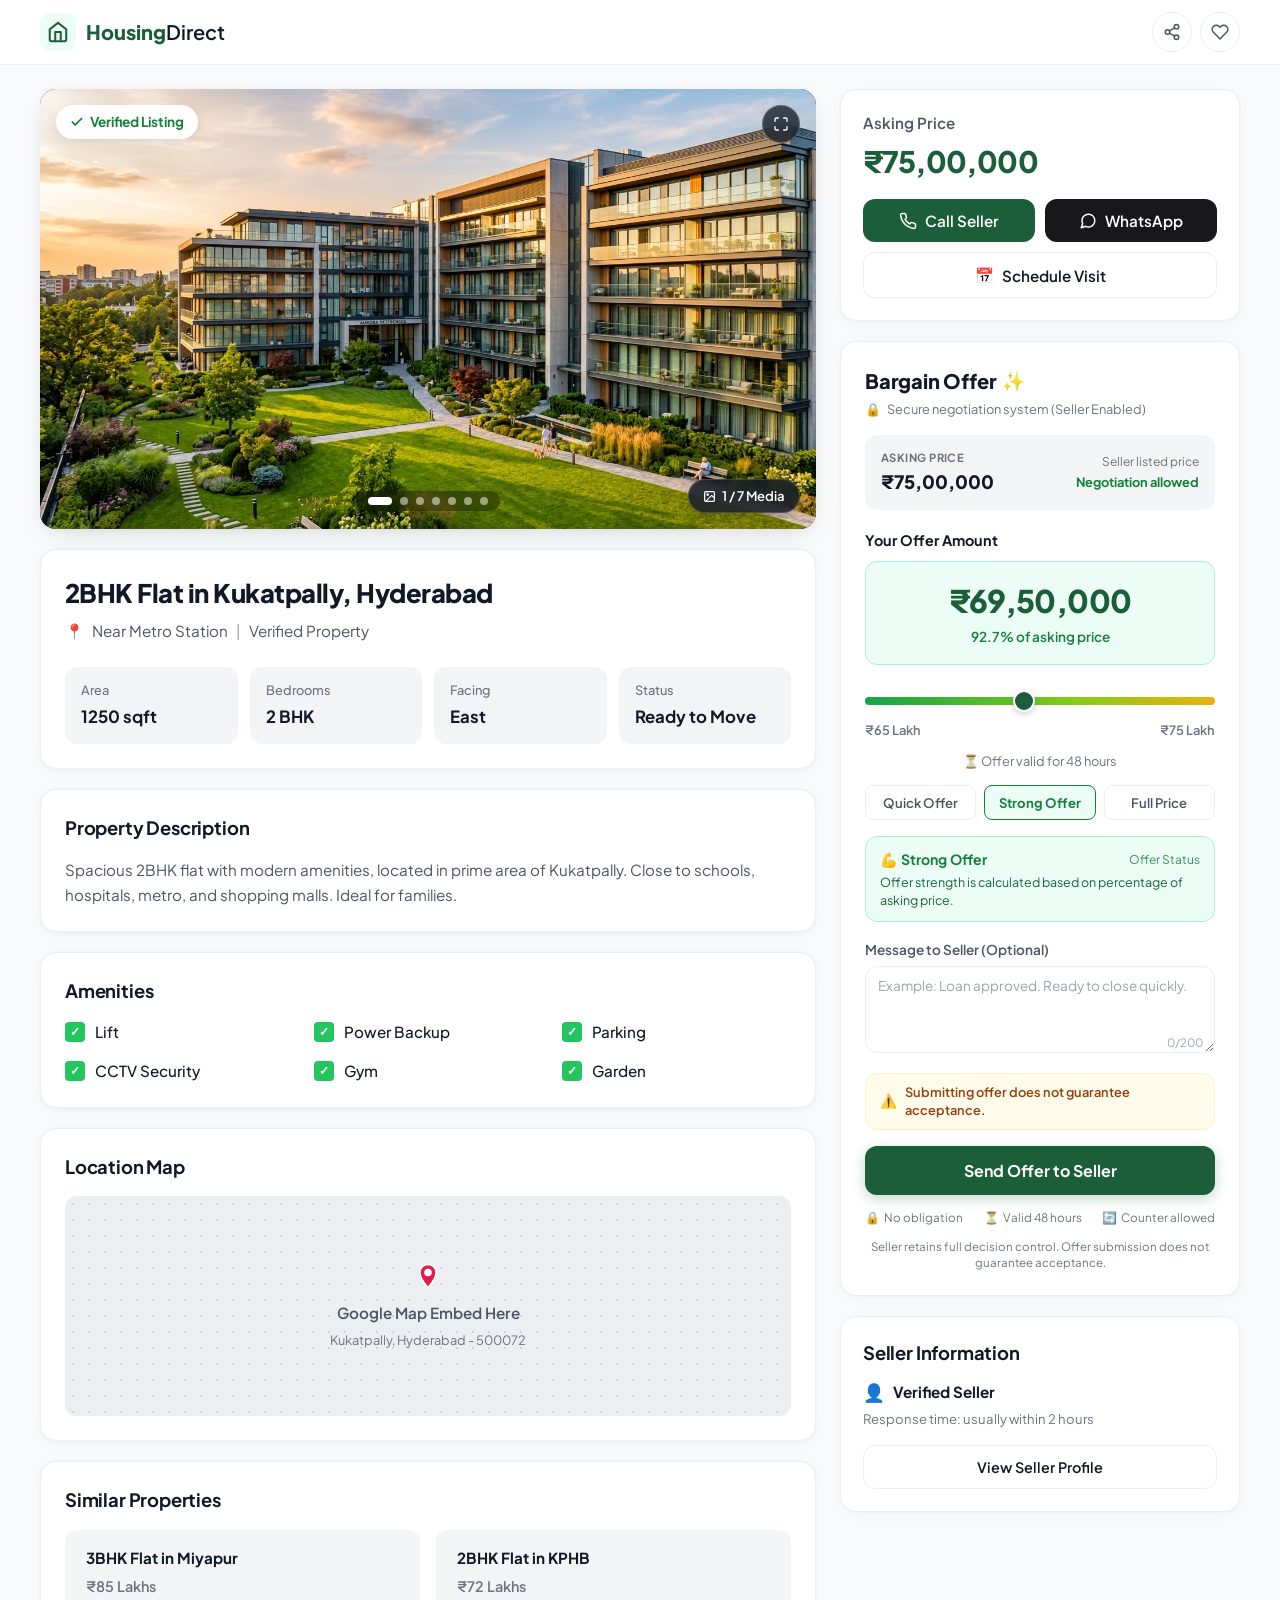
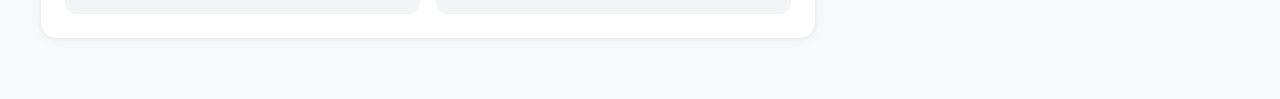
==== cmn-housing/index.html @ b9aedec3 "fix: remove slideshow play button for preview gallery" ====
<!DOCTYPE html>
<html lang="en">
<head>
  <meta charset="UTF-8">
  <meta name="viewport" content="width=device-width, initial-scale=1.0">
  <title>2BHK Flat in Kukatpally, Hyderabad | Property Details & Bargain Offer</title>
  <meta name="description" content="Spacious 2BHK flat with modern amenities in Kukatpally, Hyderabad. Negotiate directly with the seller using our secure bargain offer system.">
  
  <!-- Google Fonts -->
  <link rel="preconnect" href="https://fonts.googleapis.com">
  <link rel="preconnect" href="https://fonts.gstatic.com" crossorigin>
  <link href="https://fonts.googleapis.com/css2?family=Plus+Jakarta+Sans:wght@400;500;600;700;800&display=swap" rel="stylesheet">
  
  <!-- Main Stylesheet -->
  <link rel="stylesheet" href="styles.css">
</head>
<body>

  <!-- Navigation Bar -->
  <header class="navbar">
    <div class="nav-container">
      <div class="nav-brand">
        <div class="logo-icon">
          <svg width="22" height="22" viewBox="0 0 24 24" fill="none" stroke="currentColor" stroke-width="2.2" stroke-linecap="round" stroke-linejoin="round">
            <path d="M3 9l9-7 9 7v11a2 2 0 0 1-2 2H5a2 2 0 0 1-2-2z"></path>
            <polyline points="9 22 9 12 15 12 15 22"></polyline>
          </svg>
        </div>
        <span class="brand-text">Housing<span>Direct</span></span>
      </div>
      <div class="nav-actions">
        <button class="nav-btn-icon" aria-label="Share property">
          <svg width="18" height="18" viewBox="0 0 24 24" fill="none" stroke="currentColor" stroke-width="2" stroke-linecap="round" stroke-linejoin="round">
            <circle cx="18" cy="5" r="3"></circle>
            <circle cx="6" cy="12" r="3"></circle>
            <circle cx="18" cy="19" r="3"></circle>
            <line x1="8.59" y1="13.51" x2="15.42" y2="17.49"></line>
            <line x1="15.41" y1="6.51" x2="8.59" y2="10.49"></line>
          </svg>
        </button>
        <button class="nav-btn-icon" aria-label="Save to favorites">
          <svg width="18" height="18" viewBox="0 0 24 24" fill="none" stroke="currentColor" stroke-width="2" stroke-linecap="round" stroke-linejoin="round">
            <path d="M20.84 4.61a5.5 5.5 0 0 0-7.78 0L12 5.67l-1.06-1.06a5.5 5.5 0 0 0-7.78 7.78l1.06 1.06L12 21.23l7.78-7.78 1.06-1.06a5.5 5.5 0 0 0 0-7.78z"></path>
          </svg>
        </button>
      </div>
    </div>
  </header>

  <!-- Main Container -->
  <main class="page-container">
    <div class="property-grid">
      
      <!-- LEFT COLUMN: Property Photos & Details -->
      <section class="left-column">
        
        <!-- Hero Media Slider Card (Photos, HTML5 Video & YouTube) -->
        <div class="hero-image-slider-wrapper">
          <div class="hero-image-card" id="propertyImageSlider" aria-roledescription="carousel">
            <!-- Slides Track -->
            <div class="slider-track" id="sliderTrack">
              <!-- Slide 1: Image -->
              <div class="slider-slide active" data-index="0" data-type="image">
                <img src="images/property.jpg" alt="Living Room & Hall View - 2BHK Flat Kukatpally" class="property-image">
              </div>
              <!-- Slide 2: Image -->
              <div class="slider-slide" data-index="1" data-type="image">
                <img src="images/living_room.jpg" alt="Entertainment Lounge - 2BHK Flat Kukatpally" class="property-image">
              </div>
              <!-- Slide 3: Image -->
              <div class="slider-slide" data-index="2" data-type="image">
                <img src="images/master_bedroom.jpg" alt="Master Bedroom - 2BHK Flat Kukatpally" class="property-image">
              </div>
              <!-- Slide 4: Image -->
              <div class="slider-slide" data-index="3" data-type="image">
                <img src="images/building_exterior.jpg" alt="Building Facade & Gated Entrance - Kukatpally" class="property-image">
              </div>
              <!-- Slide 5: Image -->
              <div class="slider-slide" data-index="4" data-type="image">
                <img src="images/balcony_view.jpg" alt="Balcony Sunset View - 2BHK Flat Kukatpally" class="property-image">
              </div>
              <!-- Slide 6: HTML5 Video Tour -->
              <div class="slider-slide" data-index="5" data-type="html_video">
                <div class="inline-video-preview">
                  <img src="images/property.jpg" alt="HTML5 Video Tour" class="property-image video-poster">
                  <div class="video-play-overlay">
                    <div class="play-pulse-btn">
                      <svg width="28" height="28" viewBox="0 0 24 24" fill="#ffffff">
                        <polygon points="5 3 19 12 5 21 5 3"></polygon>
                      </svg>
                    </div>
                    <span class="video-play-text">Play HTML5 Video Tour</span>
                  </div>
                </div>
              </div>
              <!-- Slide 7: YouTube Video Tour -->
              <div class="slider-slide" data-index="6" data-type="youtube">
                <div class="inline-video-preview">
                  <img src="images/balcony_view.jpg" alt="YouTube Drone Tour" class="property-image video-poster">
                  <div class="video-play-overlay">
                    <div class="play-pulse-btn youtube-btn">
                      <svg width="28" height="28" viewBox="0 0 24 24" fill="#ffffff">
                        <polygon points="5 3 19 12 5 21 5 3"></polygon>
                      </svg>
                    </div>
                    <span class="video-play-text">Watch YouTube Video Tour</span>
                  </div>
                </div>
              </div>
            </div>

            <!-- Top Left Verified Badge -->
            <div class="hero-badge-top-left">
              <svg width="14" height="14" viewBox="0 0 24 24" fill="none" stroke="currentColor" stroke-width="3" stroke-linecap="round" stroke-linejoin="round">
                <polyline points="20 6 9 17 4 12"></polyline>
              </svg>
              <span>Verified Listing</span>
            </div>

            <!-- Top Right Action Badges (Open Preview Modal) -->
            <div class="hero-badges-top-right">
              <button class="slider-btn-action" id="btnFullscreen" title="Open Full Preview Gallery" aria-label="Open Fullscreen Gallery">
                <svg width="16" height="16" viewBox="0 0 24 24" fill="none" stroke="currentColor" stroke-width="2" stroke-linecap="round" stroke-linejoin="round">
                  <path d="M8 3H5a2 2 0 0 0-2 2v3m18 0V5a2 2 0 0 0-2-2h-3m0 18h3a2 2 0 0 0 2-2v-3M3 16v3a2 2 0 0 0 2 2h3"></path>
                </svg>
              </button>
            </div>

            <!-- Slider Navigation Arrows -->
            <button class="slider-nav-btn prev" id="sliderPrevBtn" aria-label="Previous Slide">
              <svg width="20" height="20" viewBox="0 0 24 24" fill="none" stroke="currentColor" stroke-width="2.5" stroke-linecap="round" stroke-linejoin="round">
                <polyline points="15 18 9 12 15 6"></polyline>
              </svg>
            </button>
            <button class="slider-nav-btn next" id="sliderNextBtn" aria-label="Next Slide">
              <svg width="20" height="20" viewBox="0 0 24 24" fill="none" stroke="currentColor" stroke-width="2.5" stroke-linecap="round" stroke-linejoin="round">
                <polyline points="9 18 15 12 9 6"></polyline>
              </svg>
            </button>

            <!-- Bottom Counter Badge -->
            <div class="hero-badge-bottom-right" id="sliderCounterBadge">
              <svg width="13" height="13" viewBox="0 0 24 24" fill="none" stroke="currentColor" stroke-width="2.2" stroke-linecap="round" stroke-linejoin="round">
                <rect x="3" y="3" width="18" height="18" rx="2" ry="2"></rect>
                <circle cx="8.5" cy="8.5" r="1.5"></circle>
                <polyline points="21 15 16 10 5 21"></polyline>
              </svg>
              <span id="sliderPhotoCount">1 / 7 Media</span>
            </div>

            <!-- Dot Indicators -->
            <div class="slider-dots" id="sliderDots">
              <button class="slider-dot active" data-index="0" aria-label="Go to slide 1"></button>
              <button class="slider-dot" data-index="1" aria-label="Go to slide 2"></button>
              <button class="slider-dot" data-index="2" aria-label="Go to slide 3"></button>
              <button class="slider-dot" data-index="3" aria-label="Go to slide 4"></button>
              <button class="slider-dot" data-index="4" aria-label="Go to slide 5"></button>
              <button class="slider-dot" data-index="5" aria-label="Go to slide 6 (HTML5 Video)"></button>
              <button class="slider-dot" data-index="6" aria-label="Go to slide 7 (YouTube Video)"></button>
            </div>
          </div>
        </div>

        <!-- Full CMN Housing Media Preview Modal (Exact match to screenshot) -->
        <div class="cmn-gallery-modal" id="cmnGalleryModal" aria-hidden="true">
          <div class="cmn-modal-backdrop" id="modalBackdrop"></div>
          
          <!-- Top Header Bar (Counter & Action Toolbar) -->
          <div class="cmn-modal-header">
            <div class="cmn-modal-counter" id="cmnModalCounter">1 / 7</div>
            
            <div class="cmn-modal-toolbar">
              <!-- Zoom Button -->
              <button class="cmn-tool-btn" id="modalBtnZoom" title="Zoom in / out" aria-label="Zoom">
                <svg width="20" height="20" viewBox="0 0 24 24" fill="none" stroke="currentColor" stroke-width="2" stroke-linecap="round" stroke-linejoin="round">
                  <circle cx="11" cy="11" r="8"></circle>
                  <line x1="21" y1="21" x2="16.65" y2="16.65"></line>
                  <line x1="11" y1="8" x2="11" y2="14"></line>
                  <line x1="8" y1="11" x2="14" y2="11"></line>
                </svg>
              </button>


              <!-- Fullscreen Window Button -->
              <button class="cmn-tool-btn" id="modalBtnFullscreenWindow" title="Toggle Fullscreen Window" aria-label="Fullscreen">
                <svg width="20" height="20" viewBox="0 0 24 24" fill="none" stroke="currentColor" stroke-width="2" stroke-linecap="round" stroke-linejoin="round">
                  <path d="M8 3H5a2 2 0 0 0-2 2v3m18 0V5a2 2 0 0 0-2-2h-3m0 18h3a2 2 0 0 0 2-2v-3M3 16v3a2 2 0 0 0 2 2h3"></path>
                </svg>
              </button>

              <!-- Close Button -->
              <button class="cmn-tool-btn close-btn" id="cmnModalCloseBtn" title="Close Preview (Esc)" aria-label="Close">
                <svg width="22" height="22" viewBox="0 0 24 24" fill="none" stroke="currentColor" stroke-width="2.2" stroke-linecap="round" stroke-linejoin="round">
                  <line x1="18" y1="6" x2="6" y2="18"></line>
                  <line x1="6" y1="6" x2="18" y2="18"></line>
                </svg>
              </button>
            </div>
          </div>

          <!-- Left / Right Navigation Chevrons -->
          <button class="cmn-modal-nav-arrow prev" id="cmnModalArrowPrev" aria-label="Previous Slide">
            <svg width="28" height="28" viewBox="0 0 24 24" fill="none" stroke="currentColor" stroke-width="2.2" stroke-linecap="round" stroke-linejoin="round">
              <polyline points="15 18 9 12 15 6"></polyline>
            </svg>
          </button>
          <button class="cmn-modal-nav-arrow next" id="cmnModalArrowNext" aria-label="Next Slide">
            <svg width="28" height="28" viewBox="0 0 24 24" fill="none" stroke="currentColor" stroke-width="2.2" stroke-linecap="round" stroke-linejoin="round">
              <polyline points="9 18 15 12 9 6"></polyline>
            </svg>
          </button>

          <!-- Main Stage Image Viewer -->
          <div class="cmn-modal-stage" id="cmnModalStage">
            <div class="cmn-stage-img-wrapper" id="cmnStageImgWrapper">
              <img src="images/property.jpg" alt="Preview Image" class="cmn-stage-img" id="cmnStageImg">
            </div>
          </div>
        </div>

        <!-- Property Title & Key Specs Card -->
        <article class="card property-header-card">
          <h1 class="property-title">2BHK Flat in Kukatpally, Hyderabad</h1>
          <div class="property-subtitle">
            <span class="location-pin">📍</span>
            <span>Near Metro Station</span>
            <span class="divider">|</span>
            <span>Verified Property</span>
          </div>

          <!-- Key Specifications Grid -->
          <div class="specs-grid">
            <div class="spec-item">
              <span class="spec-label">Area</span>
              <span class="spec-value">1250 sqft</span>
            </div>
            <div class="spec-item">
              <span class="spec-label">Bedrooms</span>
              <span class="spec-value">2 BHK</span>
            </div>
            <div class="spec-item">
              <span class="spec-label">Facing</span>
              <span class="spec-value">East</span>
            </div>
            <div class="spec-item">
              <span class="spec-label">Status</span>
              <span class="spec-value">Ready to Move</span>
            </div>
          </div>
        </article>

        <!-- Property Description Card -->
        <article class="card">
          <h2 class="section-title">Property Description</h2>
          <p class="description-text">
            Spacious 2BHK flat with modern amenities, located in prime area of Kukatpally. Close to schools, hospitals, metro, and shopping malls. Ideal for families.
          </p>
        </article>

        <!-- Amenities Card -->
        <article class="card">
          <h2 class="section-title">Amenities</h2>
          <div class="amenities-grid">
            <div class="amenity-item">
              <span class="checkbox-icon">✓</span>
              <span class="amenity-name">Lift</span>
            </div>
            <div class="amenity-item">
              <span class="checkbox-icon">✓</span>
              <span class="amenity-name">Power Backup</span>
            </div>
            <div class="amenity-item">
              <span class="checkbox-icon">✓</span>
              <span class="amenity-name">Parking</span>
            </div>
            <div class="amenity-item">
              <span class="checkbox-icon">✓</span>
              <span class="amenity-name">CCTV Security</span>
            </div>
            <div class="amenity-item">
              <span class="checkbox-icon">✓</span>
              <span class="amenity-name">Gym</span>
            </div>
            <div class="amenity-item">
              <span class="checkbox-icon">✓</span>
              <span class="amenity-name">Garden</span>
            </div>
          </div>
        </article>

        <!-- Location Map Card -->
        <article class="card">
          <h2 class="section-title">Location Map</h2>
          <div class="map-placeholder" id="mapPlaceholder">
            <div class="map-inner">
              <div class="map-pin-pulse">
                <svg width="28" height="28" viewBox="0 0 24 24" fill="#e11d48" stroke="#ffffff" stroke-width="1.5">
                  <path d="M12 2C8.13 2 5 5.13 5 9c0 5.25 7 13 7 13s7-7.75 7-13c0-3.87-3.13-7-7-7z"></path>
                  <circle cx="12" cy="9" r="2.5" fill="#ffffff"></circle>
                </svg>
              </div>
              <span class="map-text">Google Map Embed Here</span>
              <span class="map-subtext">Kukatpally, Hyderabad - 500072</span>
            </div>
          </div>
        </article>

        <!-- Similar Properties Card -->
        <article class="card">
          <h2 class="section-title">Similar Properties</h2>
          <div class="similar-properties-grid">
            <div class="similar-card">
              <h3 class="similar-title">3BHK Flat in Miyapur</h3>
              <div class="similar-price">₹85 Lakhs</div>
            </div>
            <div class="similar-card">
              <h3 class="similar-title">2BHK Flat in KPHB</h3>
              <div class="similar-price">₹72 Lakhs</div>
            </div>
          </div>
        </article>

      </section>

      <!-- RIGHT COLUMN: Actions & Bargain Offer Widget -->
      <aside class="right-column">
        
        <!-- Top Price & Direct Actions Card -->
        <div class="card price-action-card">
          <span class="asking-price-label">Asking Price</span>
          <div class="asking-price-highlight">₹75,00,000</div>
          
          <div class="action-btn-row">
            <button class="btn btn-call" id="btnCallSeller">
              <svg width="18" height="18" viewBox="0 0 24 24" fill="none" stroke="currentColor" stroke-width="2" stroke-linecap="round" stroke-linejoin="round">
                <path d="M22 16.92v3a2 2 0 0 1-2.18 2 19.79 19.79 0 0 1-8.63-3.07 19.5 19.5 0 0 1-6-6 19.79 19.79 0 0 1-3.07-8.67A2 2 0 0 1 4.11 2h3a2 2 0 0 1 2 1.72 12.84 12.84 0 0 0 .7 2.81 2 2 0 0 1-.45 2.11L8.09 9.91a16 16 0 0 0 6 6l1.27-1.27a2 2 0 0 1 2.11-.45 12.84 12.84 0 0 0 2.81.7A2 2 0 0 1 22 16.92z"></path>
              </svg>
              <span>Call Seller</span>
            </button>
            <button class="btn btn-whatsapp" id="btnWhatsapp">
              <svg width="18" height="18" viewBox="0 0 24 24" fill="none" stroke="currentColor" stroke-width="2" stroke-linecap="round" stroke-linejoin="round">
                <path d="M21 11.5a8.38 8.38 0 0 1-.9 3.8 8.5 8.5 0 0 1-7.6 4.7 8.38 8.38 0 0 1-3.8-.9L3 21l1.9-5.7a8.38 8.38 0 0 1-.9-3.8 8.5 8.5 0 0 1 4.7-7.6 8.38 8.38 0 0 1 3.8-.9h.5a8.48 8.48 0 0 1 8 8v.5z"></path>
              </svg>
              <span>WhatsApp</span>
            </button>
          </div>

          <button class="btn btn-schedule" id="btnSchedule">
            <span class="btn-icon">📅</span>
            <span>Schedule Visit</span>
          </button>
        </div>

        <!-- Bargain Offer Interactive Card -->
        <div class="card bargain-card">
          <div class="bargain-header">
            <div class="bargain-title-row">
              <h2 class="bargain-title">Bargain Offer</h2>
              <span class="sparkle-icon">✨</span>
            </div>
            <div class="bargain-subtitle">
              <span class="lock-icon">🔒</span>
              <span>Secure negotiation system (Seller Enabled)</span>
            </div>
          </div>

          <!-- Asking Price Overview Box -->
          <div class="asking-info-box">
            <div class="asking-left">
              <div class="small-caps-label">ASKING PRICE</div>
              <div class="asking-value">₹75,00,000</div>
            </div>
            <div class="asking-right">
              <div class="seller-listed-text">Seller listed price</div>
              <div class="negotiation-text">Negotiation allowed</div>
            </div>
          </div>

          <!-- Dynamic Offer Amount Box -->
          <div class="offer-amount-section">
            <label class="offer-amount-label">Your Offer Amount</label>
            <div class="offer-display-card">
              <div class="offer-price-val" id="offerPriceDisplay">₹69,50,000</div>
              <div class="offer-percentage-subtext" id="offerPercentageDisplay">92.7% of asking price</div>
            </div>

            <!-- Slider Range Container -->
            <div class="slider-container">
              <div class="slider-track-wrap">
                <input 
                  type="range" 
                  min="6500000" 
                  max="7500000" 
                  step="25000" 
                  value="6950000" 
                  class="offer-slider" 
                  id="offerRangeSlider"
                  aria-label="Offer Amount Slider"
                >
              </div>
              <div class="slider-limits">
                <span>₹65 Lakh</span>
                <span>₹75 Lakh</span>
              </div>
            </div>

            <!-- Validity text -->
            <div class="validity-indicator">
              <span>⏳ Offer valid for 48 hours</span>
            </div>

            <!-- Quick Preset Offer Buttons -->
            <div class="preset-buttons-row">
              <button type="button" class="btn-preset" data-amount="6750000" id="btnQuickOffer">Quick Offer</button>
              <button type="button" class="btn-preset active" data-amount="6950000" id="btnStrongOffer">Strong Offer</button>
              <button type="button" class="btn-preset" data-amount="7500000" id="btnFullPrice">Full Price</button>
            </div>

            <!-- Offer Strength Alert Banner -->
            <div class="strength-alert-banner" id="strengthBanner">
              <div class="strength-header">
                <span class="strength-title" id="strengthTitle">💪 Strong Offer</span>
                <span class="strength-status-badge">Offer Status</span>
              </div>
              <p class="strength-description">
                Offer strength is calculated based on percentage of asking price.
              </p>
            </div>

            <!-- Message to Seller -->
            <div class="message-section">
              <label for="sellerMessage" class="message-label">Message to Seller (Optional)</label>
              <div class="textarea-wrapper">
                <textarea 
                  id="sellerMessage" 
                  maxlength="200" 
                  placeholder="Example: Loan approved. Ready to close quickly."
                  rows="3"
                ></textarea>
                <div class="char-counter" id="charCounter">0/200</div>
              </div>
            </div>

            <!-- Disclaimer warning box -->
            <div class="warning-alert-box">
              <span class="warning-icon">⚠️</span>
              <span class="warning-text">Submitting offer does not guarantee acceptance.</span>
            </div>

            <!-- Submit Button -->
            <button type="button" class="btn-submit-offer" id="btnSendOffer">
              <span>Send Offer to Seller</span>
            </button>

            <!-- Trust Features Row -->
            <div class="trust-features-row">
              <div class="trust-item">
                <span class="trust-icon">🔒</span>
                <span>No obligation</span>
              </div>
              <div class="trust-item">
                <span class="trust-icon">⏳</span>
                <span>Valid 48 hours</span>
              </div>
              <div class="trust-item">
                <span class="trust-icon">🔄</span>
                <span>Counter allowed</span>
              </div>
            </div>

            <!-- Fineprint Disclaimer -->
            <p class="bargain-disclaimer">
              Seller retains full decision control. Offer submission does not guarantee acceptance.
            </p>
          </div>
        </div>

        <!-- Seller Information Card -->
        <div class="card seller-card">
          <h2 class="section-title seller-title">Seller Information</h2>
          <div class="seller-badge-row">
            <span class="seller-icon">👤</span>
            <span class="seller-name">Verified Seller</span>
          </div>
          <div class="seller-response-time">
            Response time: usually within 2 hours
          </div>
          <button class="btn btn-view-profile" id="btnViewProfile">
            <span>View Seller Profile</span>
          </button>
        </div>

      </aside>

    </div>
  </main>

  <!-- JavaScript for Interactive Negotiation Controls -->
  <script src="script.js"></script>
</body>
</html>
---- cmn-housing/styles.css ----
/* ==========================================================================
   HousingDirect - Modern Real Estate Details & Bargain Negotiation Stylesheet
   ========================================================================== */

:root {
  /* Colors */
  --bg-page: #f8f9fb;
  --bg-card: #ffffff;
  --bg-subtle: #f3f4f6;
  --border-color: #ebeef2;
  --border-focus: #1b5e39;

  /* Typography Colors */
  --text-primary: #111827;
  --text-secondary: #4b5563;
  --text-muted: #6b7280;
  --text-light: #9ca3af;

  /* Brand / Action Greens */
  --primary-green: #1b5e39;
  --primary-green-hover: #154a2d;
  --accent-green: #15803d;
  --accent-green-light: #ecfdf5;
  --accent-green-border: #a7f3d0;

  /* Alerts & Accents */
  --warning-bg: #fffbeb;
  --warning-border: #fef3c7;
  --warning-text: #92400e;
  
  --orange-badge-bg: #fff7ed;
  --orange-badge-text: #c2410c;

  --dark-btn-bg: #18181b;
  --dark-btn-hover: #27272a;

  /* Typography */
  --font-family: 'Plus Jakarta Sans', -apple-system, BlinkMacSystemFont, 'Segoe UI', Roboto, Helvetica, Arial, sans-serif;

  /* Layout & Radii */
  --radius-sm: 8px;
  --radius-md: 12px;
  --radius-lg: 16px;
  --radius-xl: 20px;
  --shadow-card: 0 1px 4px rgba(0, 0, 0, 0.04), 0 4px 16px rgba(0, 0, 0, 0.02);
  --shadow-hover: 0 6px 20px rgba(0, 0, 0, 0.06);
  --transition: all 0.2s cubic-bezier(0.4, 0, 0.2, 1);
}

/* Reset & Base Setup */
*, *::before, *::after {
  box-sizing: border-box;
  margin: 0;
  padding: 0;
}

body {
  font-family: var(--font-family);
  background-color: var(--bg-page);
  color: var(--text-primary);
  line-height: 1.5;
  -webkit-font-smoothing: antialiased;
  -moz-osx-font-smoothing: grayscale;
  padding-bottom: 60px;
}

/* Navbar */
.navbar {
  background-color: var(--bg-card);
  border-bottom: 1px solid var(--border-color);
  position: sticky;
  top: 0;
  z-index: 50;
  padding: 12px 0;
}

.nav-container {
  max-width: 1240px;
  margin: 0 auto;
  padding: 0 20px;
  display: flex;
  align-items: center;
  justify-content: space-between;
}

.nav-brand {
  display: flex;
  align-items: center;
  gap: 10px;
  color: var(--primary-green);
  text-decoration: none;
  font-weight: 800;
  font-size: 1.25rem;
}

.logo-icon {
  display: flex;
  align-items: center;
  justify-content: center;
  width: 36px;
  height: 36px;
  background: var(--accent-green-light);
  border-radius: var(--radius-sm);
  color: var(--primary-green);
}

.brand-text span {
  color: var(--text-primary);
  font-weight: 600;
}

.nav-actions {
  display: flex;
  align-items: center;
  gap: 8px;
}

.nav-btn-icon {
  display: flex;
  align-items: center;
  justify-content: center;
  width: 40px;
  height: 40px;
  border-radius: 50%;
  border: 1px solid var(--border-color);
  background: var(--bg-card);
  color: var(--text-secondary);
  cursor: pointer;
  transition: var(--transition);
}

.nav-btn-icon:hover {
  background: var(--bg-subtle);
  color: var(--text-primary);
  border-color: #d1d5db;
}

/* Page Layout */
.page-container {
  max-width: 1240px;
  margin: 24px auto 0;
  padding: 0 20px;
}

.property-grid {
  display: grid;
  grid-template-columns: 1fr 400px;
  gap: 24px;
  align-items: start;
}

/* Columns */
.left-column {
  display: flex;
  flex-direction: column;
  gap: 20px;
}

.right-column {
  display: flex;
  flex-direction: column;
  gap: 20px;
  position: sticky;
  top: 80px;
}

/* Base Card Style */
.card {
  background-color: var(--bg-card);
  border: 1px solid var(--border-color);
  border-radius: var(--radius-lg);
  padding: 24px;
  box-shadow: var(--shadow-card);
  transition: var(--transition);
}

.card:hover {
  border-color: #e2e5ea;
}

.section-title {
  font-size: 1.15rem;
  font-weight: 700;
  color: var(--text-primary);
  margin-bottom: 16px;
  letter-spacing: -0.01em;
}

/* Hero Image Slider */
.hero-image-slider-wrapper {
  display: flex;
  flex-direction: column;
  gap: 12px;
  width: 100%;
}

.hero-image-card {
  position: relative;
  width: 100%;
  height: 440px;
  border-radius: var(--radius-lg);
  overflow: hidden;
  box-shadow: 0 10px 30px -10px rgba(0, 0, 0, 0.12), 0 2px 8px rgba(0, 0, 0, 0.04);
  background-color: #18181b;
  user-select: none;
  touch-action: pan-y;
}

/* Slider Track & Slides */
.slider-track {
  position: relative;
  width: 100%;
  height: 100%;
}

.slider-slide {
  position: absolute;
  top: 0;
  left: 0;
  width: 100%;
  height: 100%;
  opacity: 0;
  visibility: hidden;
  transform: scale(1.04);
  transition: opacity 0.5s cubic-bezier(0.4, 0, 0.2, 1), transform 0.6s cubic-bezier(0.4, 0, 0.2, 1), visibility 0.5s;
  cursor: zoom-in;
}

.slider-slide.active {
  opacity: 1;
  visibility: visible;
  transform: scale(1);
  z-index: 2;
}

.property-image {
  width: 100%;
  height: 100%;
  object-fit: cover;
  display: block;
}


/* Slider Badges */
.hero-badge-top-left {
  position: absolute;
  top: 16px;
  left: 16px;
  display: flex;
  align-items: center;
  gap: 6px;
  background: rgba(255, 255, 255, 0.95);
  backdrop-filter: blur(12px);
  -webkit-backdrop-filter: blur(12px);
  color: var(--accent-green);
  padding: 7px 14px;
  border-radius: 30px;
  font-size: 0.85rem;
  font-weight: 700;
  box-shadow: 0 4px 14px rgba(0, 0, 0, 0.12);
  z-index: 10;
}

.hero-badges-top-right {
  position: absolute;
  top: 16px;
  right: 16px;
  display: flex;
  align-items: center;
  gap: 8px;
  z-index: 10;
}

.slider-btn-action {
  width: 38px;
  height: 38px;
  border-radius: 50%;
  background: rgba(17, 24, 39, 0.75);
  backdrop-filter: blur(10px);
  -webkit-backdrop-filter: blur(10px);
  border: 1px solid rgba(255, 255, 255, 0.2);
  color: #ffffff;
  display: flex;
  align-items: center;
  justify-content: center;
  cursor: pointer;
  transition: var(--transition);
}

.slider-btn-action:hover {
  background: rgba(17, 24, 39, 0.95);
  transform: scale(1.08);
  border-color: rgba(255, 255, 255, 0.5);
}

/* Slider Nav Arrows */
.slider-nav-btn {
  position: absolute;
  top: 50%;
  transform: translateY(-50%);
  width: 44px;
  height: 44px;
  border-radius: 50%;
  background: rgba(255, 255, 255, 0.9);
  backdrop-filter: blur(8px);
  -webkit-backdrop-filter: blur(8px);
  border: 1px solid rgba(255, 255, 255, 0.8);
  color: var(--text-primary);
  display: flex;
  align-items: center;
  justify-content: center;
  cursor: pointer;
  box-shadow: 0 4px 16px rgba(0, 0, 0, 0.15);
  transition: var(--transition);
  z-index: 10;
  opacity: 0;
  visibility: hidden;
}

.hero-image-card:hover .slider-nav-btn {
  opacity: 1;
  visibility: visible;
}

.slider-nav-btn.prev {
  left: 16px;
}

.slider-nav-btn.next {
  right: 16px;
}

.slider-nav-btn:hover {
  background: #ffffff;
  transform: translateY(-50%) scale(1.1);
  color: var(--primary-green);
  box-shadow: 0 6px 20px rgba(0, 0, 0, 0.22);
}

.slider-nav-btn:active {
  transform: translateY(-50%) scale(0.95);
}

/* Photo Counter Badge */
.hero-badge-bottom-right {
  position: absolute;
  bottom: 16px;
  right: 16px;
  background: rgba(17, 24, 39, 0.82);
  backdrop-filter: blur(10px);
  -webkit-backdrop-filter: blur(10px);
  color: #ffffff;
  padding: 6px 14px;
  border-radius: 20px;
  font-size: 0.82rem;
  font-weight: 600;
  display: flex;
  align-items: center;
  gap: 6px;
  border: 1px solid rgba(255, 255, 255, 0.15);
  box-shadow: 0 4px 12px rgba(0, 0, 0, 0.2);
  z-index: 10;
}

/* Dots Indicator */
.slider-dots {
  position: absolute;
  bottom: 18px;
  left: 50%;
  transform: translateX(-50%);
  display: flex;
  align-items: center;
  gap: 8px;
  z-index: 10;
  background: rgba(0, 0, 0, 0.35);
  backdrop-filter: blur(8px);
  -webkit-backdrop-filter: blur(8px);
  padding: 6px 12px;
  border-radius: 20px;
}

.slider-dot {
  width: 8px;
  height: 8px;
  border-radius: 50%;
  background: rgba(255, 255, 255, 0.5);
  border: none;
  cursor: pointer;
  padding: 0;
  transition: all 0.3s cubic-bezier(0.4, 0, 0.2, 1);
}

.slider-dot:hover {
  background: rgba(255, 255, 255, 0.8);
}

.slider-dot.active {
  width: 24px;
  border-radius: 6px;
  background: #ffffff;
}

/* Thumbnail Navigation Strip */
/* ==========================================================================
   Full CMN Housing Image Preview Modal (Exact to Screenshot)
   ========================================================================== */
.cmn-gallery-modal {
  position: fixed;
  top: 0;
  left: 0;
  width: 100vw;
  height: 100vh;
  z-index: 99999;
  display: flex;
  flex-direction: column;
  opacity: 0;
  visibility: hidden;
  transition: opacity 0.25s ease, visibility 0.25s ease;
  user-select: none;
}

.cmn-gallery-modal.open {
  opacity: 1;
  visibility: visible;
}

.cmn-modal-backdrop {
  position: absolute;
  inset: 0;
  background-color: #1e1e1e;
  opacity: 0.98;
  backdrop-filter: blur(10px);
}

/* Header Bar */
.cmn-modal-header {
  position: relative;
  z-index: 10;
  display: flex;
  align-items: center;
  justify-content: space-between;
  padding: 16px 28px;
  width: 100%;
}

.cmn-modal-counter {
  color: #e5e7eb;
  font-size: 1.15rem;
  font-weight: 500;
  letter-spacing: 0.5px;
}

.cmn-modal-toolbar {
  display: flex;
  align-items: center;
  gap: 16px;
}

.cmn-tool-btn {
  background: transparent;
  border: none;
  color: #9ca3af;
  cursor: pointer;
  display: flex;
  align-items: center;
  justify-content: center;
  padding: 6px;
  border-radius: 4px;
  transition: color 0.2s ease, transform 0.2s ease;
}

.cmn-tool-btn:hover {
  color: #ffffff;
  transform: scale(1.1);
}

.cmn-tool-btn.active {
  color: #ffffff;
}

.cmn-tool-btn.close-btn:hover {
  color: #ef4444;
}

/* Navigation Chevrons */
.cmn-modal-nav-arrow {
  position: absolute;
  top: 50%;
  transform: translateY(-50%);
  background: transparent;
  border: none;
  color: #9ca3af;
  cursor: pointer;
  padding: 16px;
  z-index: 15;
  transition: color 0.2s ease, transform 0.2s ease;
  display: flex;
  align-items: center;
  justify-content: center;
}

.cmn-modal-nav-arrow.prev {
  left: 16px;
}

.cmn-modal-nav-arrow.next {
  right: 16px;
}

.cmn-modal-nav-arrow:hover {
  color: #ffffff;
  transform: translateY(-50%) scale(1.25);
}

/* Main Viewing Stage */
.cmn-modal-stage {
  position: relative;
  flex: 1;
  display: flex;
  align-items: center;
  justify-content: center;
  z-index: 5;
  overflow: hidden;
  padding: 20px 80px 30px 80px;
}

.cmn-stage-img-wrapper {
  position: relative;
  max-width: 100%;
  max-height: 100%;
  display: flex;
  align-items: center;
  justify-content: center;
}

/* Inline Video Preview & Play Overlay */
.inline-video-preview {
  position: relative;
  width: 100%;
  height: 100%;
  background: #000;
}

.video-poster {
  width: 100%;
  height: 100%;
  object-fit: cover;
  opacity: 0.82;
}

.video-play-overlay {
  position: absolute;
  inset: 0;
  background: radial-gradient(circle, rgba(0,0,0,0.3) 0%, rgba(0,0,0,0.7) 100%);
  display: flex;
  flex-direction: column;
  align-items: center;
  justify-content: center;
  gap: 12px;
  color: #ffffff;
  cursor: pointer;
}

.play-pulse-btn {
  width: 64px;
  height: 64px;
  border-radius: 50%;
  background: #15803d;
  display: flex;
  align-items: center;
  justify-content: center;
  box-shadow: 0 0 0 0 rgba(21, 128, 61, 0.7);
  animation: play-pulse 2s infinite;
  transition: transform 0.2s ease, background-color 0.2s ease;
}

.play-pulse-btn.youtube-btn {
  background: #e11d48;
  box-shadow: 0 0 0 0 rgba(225, 29, 72, 0.7);
}

.play-pulse-btn svg {
  margin-left: 3px;
}

.inline-video-preview:hover .play-pulse-btn {
  transform: scale(1.12);
}

.video-play-text {
  font-size: 0.95rem;
  font-weight: 700;
  letter-spacing: 0.02em;
  text-shadow: 0 2px 6px rgba(0,0,0,0.8);
  background: rgba(0,0,0,0.55);
  padding: 5px 16px;
  border-radius: 20px;
  backdrop-filter: blur(6px);
}

@keyframes play-pulse {
  0% {
    box-shadow: 0 0 0 0 rgba(21, 128, 61, 0.7);
  }
  70% {
    box-shadow: 0 0 0 18px rgba(21, 128, 61, 0);
  }
  100% {
    box-shadow: 0 0 0 0 rgba(21, 128, 61, 0);
  }
}

.cmn-stage-img {
  max-width: 86vw;
  max-height: 82vh;
  object-fit: contain;
  box-shadow: 0 10px 40px rgba(0, 0, 0, 0.6);
  transition: transform 0.3s cubic-bezier(0.4, 0, 0.2, 1);
  cursor: zoom-in;
  border-radius: 2px;
}

.cmn-stage-img.zoomed {
  transform: scale(1.55);
  cursor: zoom-out;
}

.cmn-stage-video {
  max-width: 86vw;
  max-height: 80vh;
  border-radius: 8px;
  box-shadow: 0 12px 48px rgba(0, 0, 0, 0.7);
  outline: none;
  background: #000;
}

.cmn-stage-youtube-wrapper {
  position: relative;
  width: 960px;
  max-width: 86vw;
  aspect-ratio: 16 / 9;
  border-radius: 8px;
  overflow: hidden;
  box-shadow: 0 12px 48px rgba(0, 0, 0, 0.75);
  background: #000;
}

.cmn-stage-youtube-wrapper iframe {
  width: 100%;
  height: 100%;
  border: none;
}

@media (max-width: 768px) {
  .cmn-modal-stage {
    padding: 10px 16px;
  }
  .cmn-modal-nav-arrow.prev {
    left: 4px;
  }
  .cmn-modal-nav-arrow.next {
    right: 4px;
  }
}

/* Property Header Card & Specs */
.property-title {
  font-size: 1.6rem;
  font-weight: 800;
  color: var(--text-primary);
  letter-spacing: -0.02em;
  margin-bottom: 8px;
}

.property-subtitle {
  display: flex;
  align-items: center;
  gap: 8px;
  font-size: 0.95rem;
  color: var(--text-secondary);
  margin-bottom: 24px;
}

.property-subtitle .divider {
  color: var(--text-light);
}

.specs-grid {
  display: grid;
  grid-template-columns: repeat(4, 1fr);
  gap: 12px;
}

.spec-item {
  background-color: var(--bg-subtle);
  border-radius: var(--radius-md);
  padding: 14px 16px;
  display: flex;
  flex-direction: column;
  gap: 4px;
}

.spec-label {
  font-size: 0.8rem;
  color: var(--text-muted);
  font-weight: 500;
}

.spec-value {
  font-size: 1.05rem;
  font-weight: 700;
  color: var(--text-primary);
}

/* Description Text */
.description-text {
  font-size: 0.95rem;
  color: var(--text-secondary);
  line-height: 1.65;
}

/* Amenities Grid */
.amenities-grid {
  display: grid;
  grid-template-columns: repeat(3, 1fr);
  row-gap: 16px;
  column-gap: 20px;
}

.amenity-item {
  display: flex;
  align-items: center;
  gap: 10px;
}

.checkbox-icon {
  display: inline-flex;
  align-items: center;
  justify-content: center;
  width: 20px;
  height: 20px;
  background-color: #22c55e;
  color: #ffffff;
  border-radius: 4px;
  font-size: 12px;
  font-weight: 900;
}

.amenity-name {
  font-size: 0.95rem;
  font-weight: 500;
  color: var(--text-primary);
}

/* Location Map Card */
.map-placeholder {
  width: 100%;
  height: 220px;
  background-color: #eceff2;
  border-radius: var(--radius-md);
  display: flex;
  align-items: center;
  justify-content: center;
  position: relative;
  overflow: hidden;
  background-image: radial-gradient(#d1d5db 1px, transparent 1px);
  background-size: 16px 16px;
}

.map-inner {
  display: flex;
  flex-direction: column;
  align-items: center;
  gap: 6px;
  z-index: 2;
}

.map-pin-pulse {
  animation: floatPin 2s infinite ease-in-out;
}

@keyframes floatPin {
  0%, 100% { transform: translateY(0); }
  50% { transform: translateY(-6px); }
}

.map-text {
  font-size: 0.95rem;
  font-weight: 600;
  color: var(--text-secondary);
}

.map-subtext {
  font-size: 0.8rem;
  color: var(--text-muted);
}

/* Similar Properties Grid */
.similar-properties-grid {
  display: grid;
  grid-template-columns: repeat(2, 1fr);
  gap: 16px;
}

.similar-card {
  background-color: var(--bg-subtle);
  border-radius: var(--radius-md);
  padding: 16px 20px;
  display: flex;
  flex-direction: column;
  gap: 6px;
  transition: var(--transition);
  cursor: pointer;
  border: 1px solid transparent;
}

.similar-card:hover {
  background-color: #eaedf0;
  border-color: #d1d5db;
  transform: translateY(-2px);
}

.similar-title {
  font-size: 0.95rem;
  font-weight: 700;
  color: var(--text-primary);
}

.similar-price {
  font-size: 0.9rem;
  font-weight: 600;
  color: var(--text-muted);
}

/* ==========================================================================
   RIGHT COLUMN: Price Card & Bargain Offer Widget
   ========================================================================== */

/* Asking Price Top Card */
.price-action-card {
  padding: 22px;
}

.asking-price-label {
  font-size: 0.95rem;
  font-weight: 600;
  color: var(--text-secondary);
  display: block;
}

.asking-price-highlight {
  font-size: 1.85rem;
  font-weight: 800;
  color: var(--primary-green);
  margin: 4px 0 16px;
  letter-spacing: -0.02em;
}

.action-btn-row {
  display: grid;
  grid-template-columns: 1fr 1fr;
  gap: 10px;
  margin-bottom: 10px;
}

.btn {
  display: inline-flex;
  align-items: center;
  justify-content: center;
  gap: 8px;
  font-family: inherit;
  font-size: 0.95rem;
  font-weight: 600;
  border-radius: var(--radius-md);
  padding: 12px 16px;
  cursor: pointer;
  transition: var(--transition);
  border: none;
  text-decoration: none;
}

.btn-call {
  background-color: var(--primary-green);
  color: #ffffff;
}

.btn-call:hover {
  background-color: var(--primary-green-hover);
  box-shadow: 0 4px 12px rgba(27, 94, 57, 0.25);
}

.btn-whatsapp {
  background-color: var(--dark-btn-bg);
  color: #ffffff;
}

.btn-whatsapp:hover {
  background-color: var(--dark-btn-hover);
  box-shadow: 0 4px 12px rgba(24, 24, 27, 0.2);
}

.btn-schedule {
  width: 100%;
  background-color: #ffffff;
  color: var(--text-primary);
  border: 1px solid var(--border-color);
  box-shadow: 0 1px 2px rgba(0, 0, 0, 0.03);
}

.btn-schedule:hover {
  background-color: var(--bg-subtle);
  border-color: #d1d5db;
}

/* Bargain Offer Card */
.bargain-card {
  padding: 24px;
}

.bargain-header {
  margin-bottom: 14px;
}

.bargain-title-row {
  display: flex;
  align-items: center;
  gap: 6px;
}

.bargain-title {
  font-size: 1.25rem;
  font-weight: 800;
  color: var(--text-primary);
  letter-spacing: -0.01em;
}

.sparkle-icon {
  font-size: 1.15rem;
  color: #f59e0b;
}

.bargain-subtitle {
  display: flex;
  align-items: center;
  gap: 6px;
  font-size: 0.8rem;
  color: var(--text-muted);
  margin-top: 4px;
}

/* Asking Price Box */
.asking-info-box {
  background-color: var(--bg-subtle);
  border-radius: var(--radius-md);
  padding: 14px 16px;
  display: flex;
  justify-content: space-between;
  align-items: center;
  margin-top: 16px;
  margin-bottom: 20px;
}

.small-caps-label {
  font-size: 0.7rem;
  font-weight: 700;
  color: var(--text-muted);
  letter-spacing: 0.04em;
}

.asking-value {
  font-size: 1.15rem;
  font-weight: 800;
  color: var(--text-primary);
  margin-top: 2px;
}

.asking-right {
  text-align: right;
}

.seller-listed-text {
  font-size: 0.75rem;
  color: var(--text-muted);
}

.negotiation-text {
  font-size: 0.8rem;
  font-weight: 700;
  color: var(--accent-green);
  margin-top: 2px;
}

/* Offer Amount Display */
.offer-amount-section {
  display: flex;
  flex-direction: column;
}

.offer-amount-label {
  font-size: 0.9rem;
  font-weight: 700;
  color: var(--text-primary);
  margin-bottom: 10px;
}

.offer-display-card {
  background-color: var(--accent-green-light);
  border: 1px solid var(--accent-green-border);
  border-radius: var(--radius-md);
  padding: 16px;
  text-align: center;
  margin-bottom: 16px;
}

.offer-price-val {
  font-size: 1.95rem;
  font-weight: 800;
  color: var(--primary-green);
  letter-spacing: -0.02em;
  transition: transform 0.15s ease;
}

.offer-percentage-subtext {
  font-size: 0.85rem;
  font-weight: 600;
  color: var(--accent-green);
  margin-top: 2px;
}

/* Slider Controls */
.slider-container {
  margin-bottom: 12px;
}

.slider-track-wrap {
  width: 100%;
  padding: 6px 0;
}

.offer-slider {
  -webkit-appearance: none;
  appearance: none;
  width: 100%;
  height: 8px;
  border-radius: 8px;
  background: linear-gradient(to right, #16a34a, #84cc16 60%, #eab308 100%);
  outline: none;
  cursor: pointer;
}

/* WebKit Slider Thumb */
.offer-slider::-webkit-slider-thumb {
  -webkit-appearance: none;
  appearance: none;
  width: 22px;
  height: 22px;
  border-radius: 50%;
  background: var(--primary-green);
  border: 2.5px solid #ffffff;
  box-shadow: 0 2px 6px rgba(0, 0, 0, 0.2);
  cursor: grab;
  transition: transform 0.15s ease, background-color 0.15s ease;
}

.offer-slider::-webkit-slider-thumb:active {
  cursor: grabbing;
  transform: scale(1.15);
}

/* Firefox Slider Thumb */
.offer-slider::-moz-range-thumb {
  width: 22px;
  height: 22px;
  border-radius: 50%;
  background: var(--primary-green);
  border: 2.5px solid #ffffff;
  box-shadow: 0 2px 6px rgba(0, 0, 0, 0.2);
  cursor: grab;
  transition: transform 0.15s ease;
}

.slider-limits {
  display: flex;
  justify-content: space-between;
  font-size: 0.8rem;
  font-weight: 600;
  color: var(--text-muted);
  margin-top: 4px;
}

.validity-indicator {
  text-align: center;
  font-size: 0.8rem;
  color: var(--text-muted);
  margin-bottom: 14px;
}

/* Preset Buttons */
.preset-buttons-row {
  display: grid;
  grid-template-columns: repeat(3, 1fr);
  gap: 8px;
  margin-bottom: 16px;
}

.btn-preset {
  background-color: #ffffff;
  border: 1px solid var(--border-color);
  border-radius: var(--radius-sm);
  padding: 8px 10px;
  font-family: inherit;
  font-size: 0.82rem;
  font-weight: 600;
  color: var(--text-secondary);
  cursor: pointer;
  transition: var(--transition);
  text-align: center;
}

.btn-preset:hover {
  border-color: #cbd5e1;
  background-color: var(--bg-subtle);
}

.btn-preset.active {
  border-color: var(--accent-green);
  background-color: var(--accent-green-light);
  color: var(--accent-green);
  font-weight: 700;
}

/* Strength Alert Banner */
.strength-alert-banner {
  background-color: var(--accent-green-light);
  border: 1px solid var(--accent-green-border);
  border-radius: var(--radius-md);
  padding: 12px 14px;
  margin-bottom: 18px;
  transition: var(--transition);
}

.strength-header {
  display: flex;
  justify-content: space-between;
  align-items: center;
  margin-bottom: 4px;
}

.strength-title {
  font-size: 0.88rem;
  font-weight: 700;
  color: var(--accent-green);
}

.strength-status-badge {
  font-size: 0.75rem;
  color: var(--accent-green);
  opacity: 0.85;
}

.strength-description {
  font-size: 0.78rem;
  color: #166534;
  line-height: 1.4;
}

/* Message Section */
.message-section {
  margin-bottom: 14px;
}

.message-label {
  display: block;
  font-size: 0.85rem;
  font-weight: 600;
  color: var(--text-secondary);
  margin-bottom: 6px;
}

.textarea-wrapper {
  position: relative;
}

.textarea-wrapper textarea {
  width: 100%;
  border: 1px solid var(--border-color);
  border-radius: var(--radius-md);
  padding: 10px 12px 24px;
  font-family: inherit;
  font-size: 0.85rem;
  color: var(--text-primary);
  resize: vertical;
  min-height: 75px;
  outline: none;
  transition: var(--transition);
}

.textarea-wrapper textarea:focus {
  border-color: var(--primary-green);
  box-shadow: 0 0 0 3px rgba(27, 94, 57, 0.1);
}

.textarea-wrapper textarea::placeholder {
  color: var(--text-light);
}

.char-counter {
  position: absolute;
  bottom: 8px;
  right: 12px;
  font-size: 0.72rem;
  color: var(--text-light);
  pointer-events: none;
}

/* Warning Box */
.warning-alert-box {
  display: flex;
  align-items: center;
  gap: 8px;
  background-color: var(--warning-bg);
  border: 1px solid var(--warning-border);
  border-radius: var(--radius-md);
  padding: 10px 14px;
  margin-bottom: 16px;
}

.warning-icon {
  font-size: 0.85rem;
}

.warning-text {
  font-size: 0.8rem;
  font-weight: 600;
  color: var(--warning-text);
  line-height: 1.35;
}

/* Send Offer Button */
.btn-submit-offer {
  width: 100%;
  background-color: var(--primary-green);
  color: #ffffff;
  border: none;
  border-radius: var(--radius-md);
  padding: 14px;
  font-family: inherit;
  font-size: 1rem;
  font-weight: 700;
  cursor: pointer;
  box-shadow: 0 4px 14px rgba(27, 94, 57, 0.25);
  transition: var(--transition);
  margin-bottom: 14px;
}

.btn-submit-offer:hover {
  background-color: var(--primary-green-hover);
  box-shadow: 0 6px 18px rgba(27, 94, 57, 0.35);
  transform: translateY(-1px);
}

.btn-submit-offer:active {
  transform: translateY(0);
}

/* Trust Features Row */
.trust-features-row {
  display: flex;
  justify-content: space-between;
  align-items: center;
  gap: 4px;
  margin-bottom: 12px;
}

.trust-item {
  display: flex;
  align-items: center;
  gap: 4px;
  font-size: 0.73rem;
  color: var(--text-muted);
}

.trust-icon {
  font-size: 0.75rem;
}

/* Disclaimer */
.bargain-disclaimer {
  font-size: 0.72rem;
  color: var(--text-muted);
  text-align: center;
  line-height: 1.4;
}

/* Seller Card */
.seller-card {
  padding: 22px;
}

.seller-title {
  margin-bottom: 12px;
}

.seller-badge-row {
  display: flex;
  align-items: center;
  gap: 8px;
  margin-bottom: 4px;
}

.seller-icon {
  font-size: 1.1rem;
  color: #6366f1;
}

.seller-name {
  font-size: 0.95rem;
  font-weight: 700;
  color: var(--text-primary);
}

.seller-response-time {
  font-size: 0.82rem;
  color: var(--text-muted);
  margin-bottom: 16px;
}

.btn-view-profile {
  width: 100%;
  background-color: #ffffff;
  color: var(--text-primary);
  border: 1px solid var(--border-color);
  font-size: 0.9rem;
}

.btn-view-profile:hover {
  background-color: var(--bg-subtle);
  border-color: #d1d5db;
}

/* ==========================================================================
   RESPONSIVE DESIGN (Media Queries)
   ========================================================================== */

/* Tablets & Small Desktops (<= 1024px) */
@media (max-width: 1024px) {
  .property-grid {
    grid-template-columns: 1fr 360px;
    gap: 20px;
  }
  
  .hero-image-card {
    height: 360px;
  }
}

/* Tablets (<= 860px) */
@media (max-width: 860px) {
  .property-grid {
    grid-template-columns: 1fr;
  }

  .right-column {
    position: static;
  }

  .hero-image-card {
    height: 320px;
  }
}

/* Mobile Devices (<= 600px) */
@media (max-width: 600px) {
  .page-container {
    padding: 0 12px;
    margin-top: 14px;
  }

  .card {
    padding: 16px;
    border-radius: var(--radius-md);
  }

  .hero-image-card {
    height: 240px;
    border-radius: var(--radius-md);
  }

  .property-title {
    font-size: 1.35rem;
  }

  .specs-grid {
    grid-template-columns: repeat(2, 1fr);
    gap: 8px;
  }

  .amenities-grid {
    grid-template-columns: repeat(2, 1fr);
    gap: 12px;
  }

  .similar-properties-grid {
    grid-template-columns: 1fr;
    gap: 10px;
  }

  .offer-price-val {
    font-size: 1.65rem;
  }

  .trust-features-row {
    flex-direction: column;
    align-items: flex-start;
    gap: 6px;
  }

  .action-btn-row {
    grid-template-columns: 1fr;
  }
}
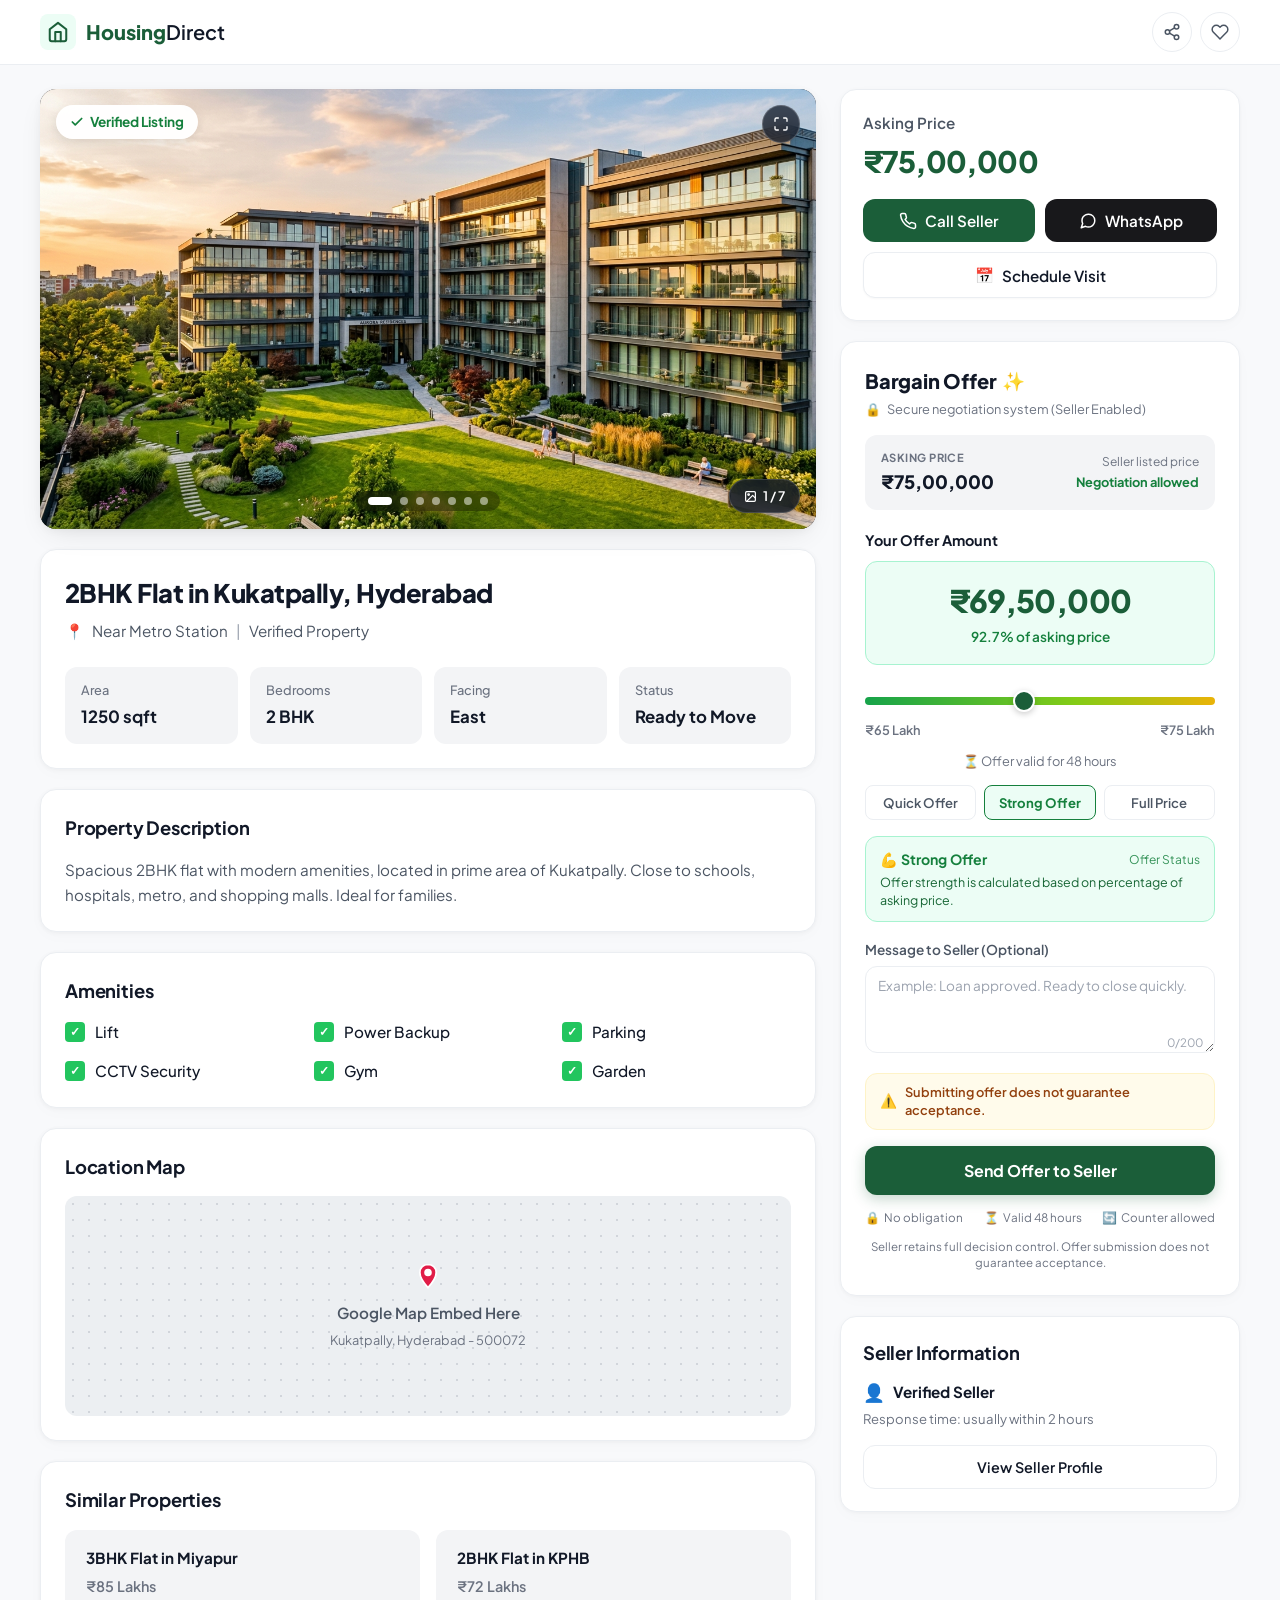
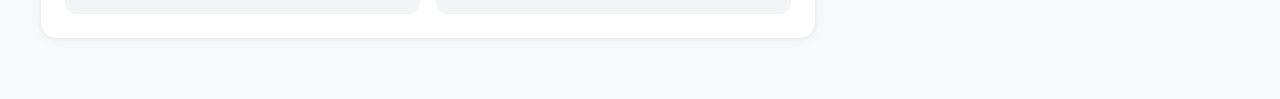
==== commit 865c0378: "style: unify video play pulse button color and clean preview overlays" ====
--- a/cmn-housing/index.html
+++ b/cmn-housing/index.html
@@ -89,7 +89,7 @@
                         <polygon points="5 3 19 12 5 21 5 3"></polygon>
                       </svg>
                     </div>
-                    <span class="video-play-text">Play HTML5 Video Tour</span>
+                    <!-- <span class="video-play-text">Play HTML5 Video Tour</span> -->
                   </div>
                 </div>
               </div>
@@ -98,12 +98,12 @@
                 <div class="inline-video-preview">
                   <img src="images/balcony_view.jpg" alt="YouTube Drone Tour" class="property-image video-poster">
                   <div class="video-play-overlay">
-                    <div class="play-pulse-btn youtube-btn">
+                    <div class="play-pulse-btn">
                       <svg width="28" height="28" viewBox="0 0 24 24" fill="#ffffff">
                         <polygon points="5 3 19 12 5 21 5 3"></polygon>
                       </svg>
                     </div>
-                    <span class="video-play-text">Watch YouTube Video Tour</span>
+                    <!-- <span class="video-play-text">Watch YouTube Video Tour</span> -->
                   </div>
                 </div>
               </div>
@@ -145,7 +145,7 @@
                 <circle cx="8.5" cy="8.5" r="1.5"></circle>
                 <polyline points="21 15 16 10 5 21"></polyline>
               </svg>
-              <span id="sliderPhotoCount">1 / 7 Media</span>
+              <span id="sliderPhotoCount">1 / 7 </span>
             </div>
 
             <!-- Dot Indicators -->
--- a/cmn-housing/styles.css
+++ b/cmn-housing/styles.css
@@ -565,18 +565,13 @@
   width: 64px;
   height: 64px;
   border-radius: 50%;
-  background: #15803d;
+  background: #d95a17;
   display: flex;
   align-items: center;
   justify-content: center;
-  box-shadow: 0 0 0 0 rgba(21, 128, 61, 0.7);
+  box-shadow: 0 0 0 0 rgba(214, 76, 3, 0.7);
   animation: play-pulse 2s infinite;
   transition: transform 0.2s ease, background-color 0.2s ease;
-}
-
-.play-pulse-btn.youtube-btn {
-  background: #e11d48;
-  box-shadow: 0 0 0 0 rgba(225, 29, 72, 0.7);
 }
 
 .play-pulse-btn svg {
@@ -600,13 +595,13 @@
 
 @keyframes play-pulse {
   0% {
-    box-shadow: 0 0 0 0 rgba(21, 128, 61, 0.7);
+    box-shadow: 0 0 0 0 rgba(217, 90, 23, 0.7);
   }
   70% {
-    box-shadow: 0 0 0 18px rgba(21, 128, 61, 0);
+    box-shadow: 0 0 0 18px rgba(217, 90, 23, 0);
   }
   100% {
-    box-shadow: 0 0 0 0 rgba(21, 128, 61, 0);
+    box-shadow: 0 0 0 0 rgba(217, 90, 23, 0);
   }
 }
 
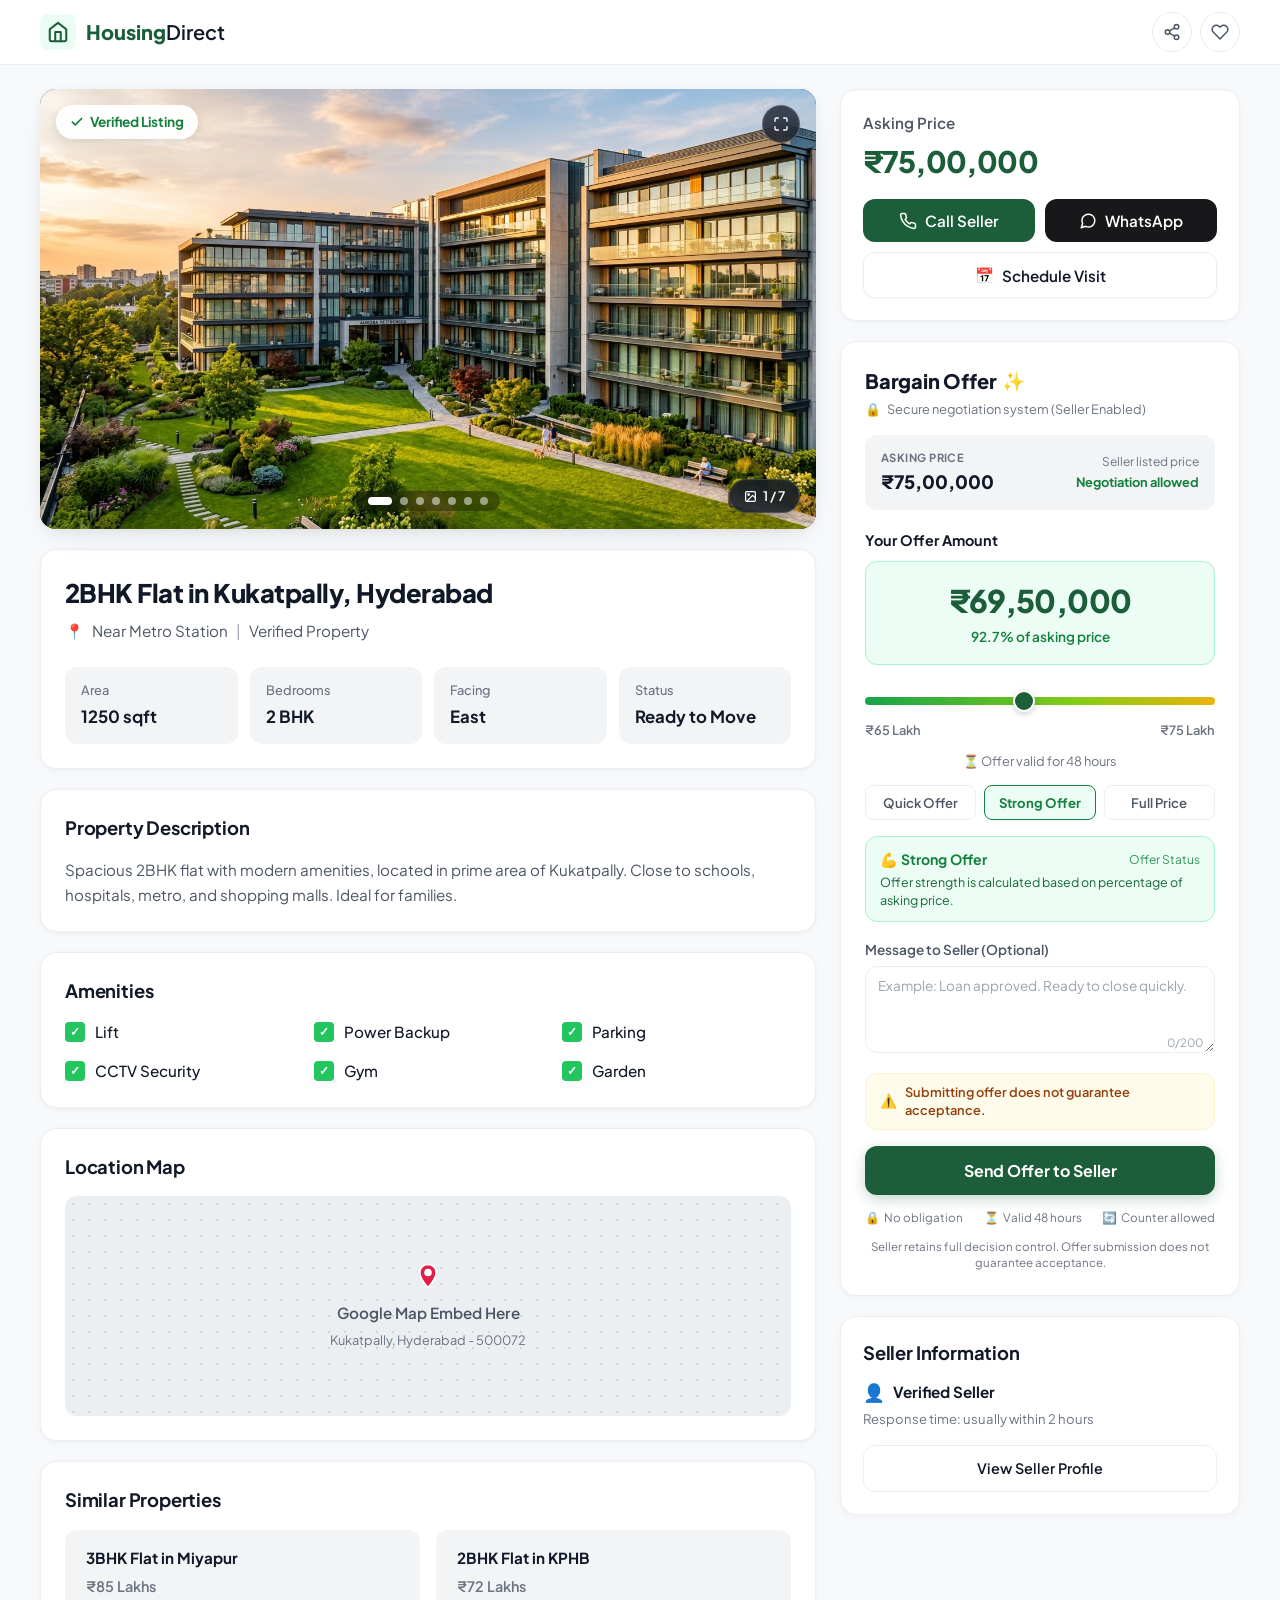
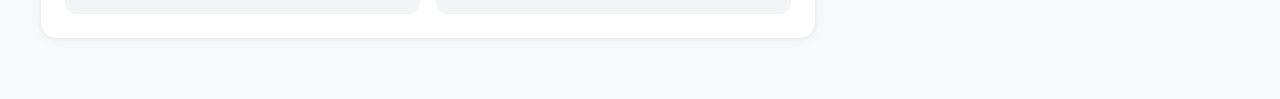
==== commit e7ad8f69: "feat: develop people and profile dashboard section with full HTML, CSS, and interactivity" ====
--- a/cmn-housing/index.html
+++ b/cmn-housing/index.html
@@ -485,9 +485,9 @@
           <div class="seller-response-time">
             Response time: usually within 2 hours
           </div>
-          <button class="btn btn-view-profile" id="btnViewProfile">
+          <a href="people.html" class="btn btn-view-profile" id="btnViewProfile">
             <span>View Seller Profile</span>
-          </button>
+          </a>
         </div>
 
       </aside>
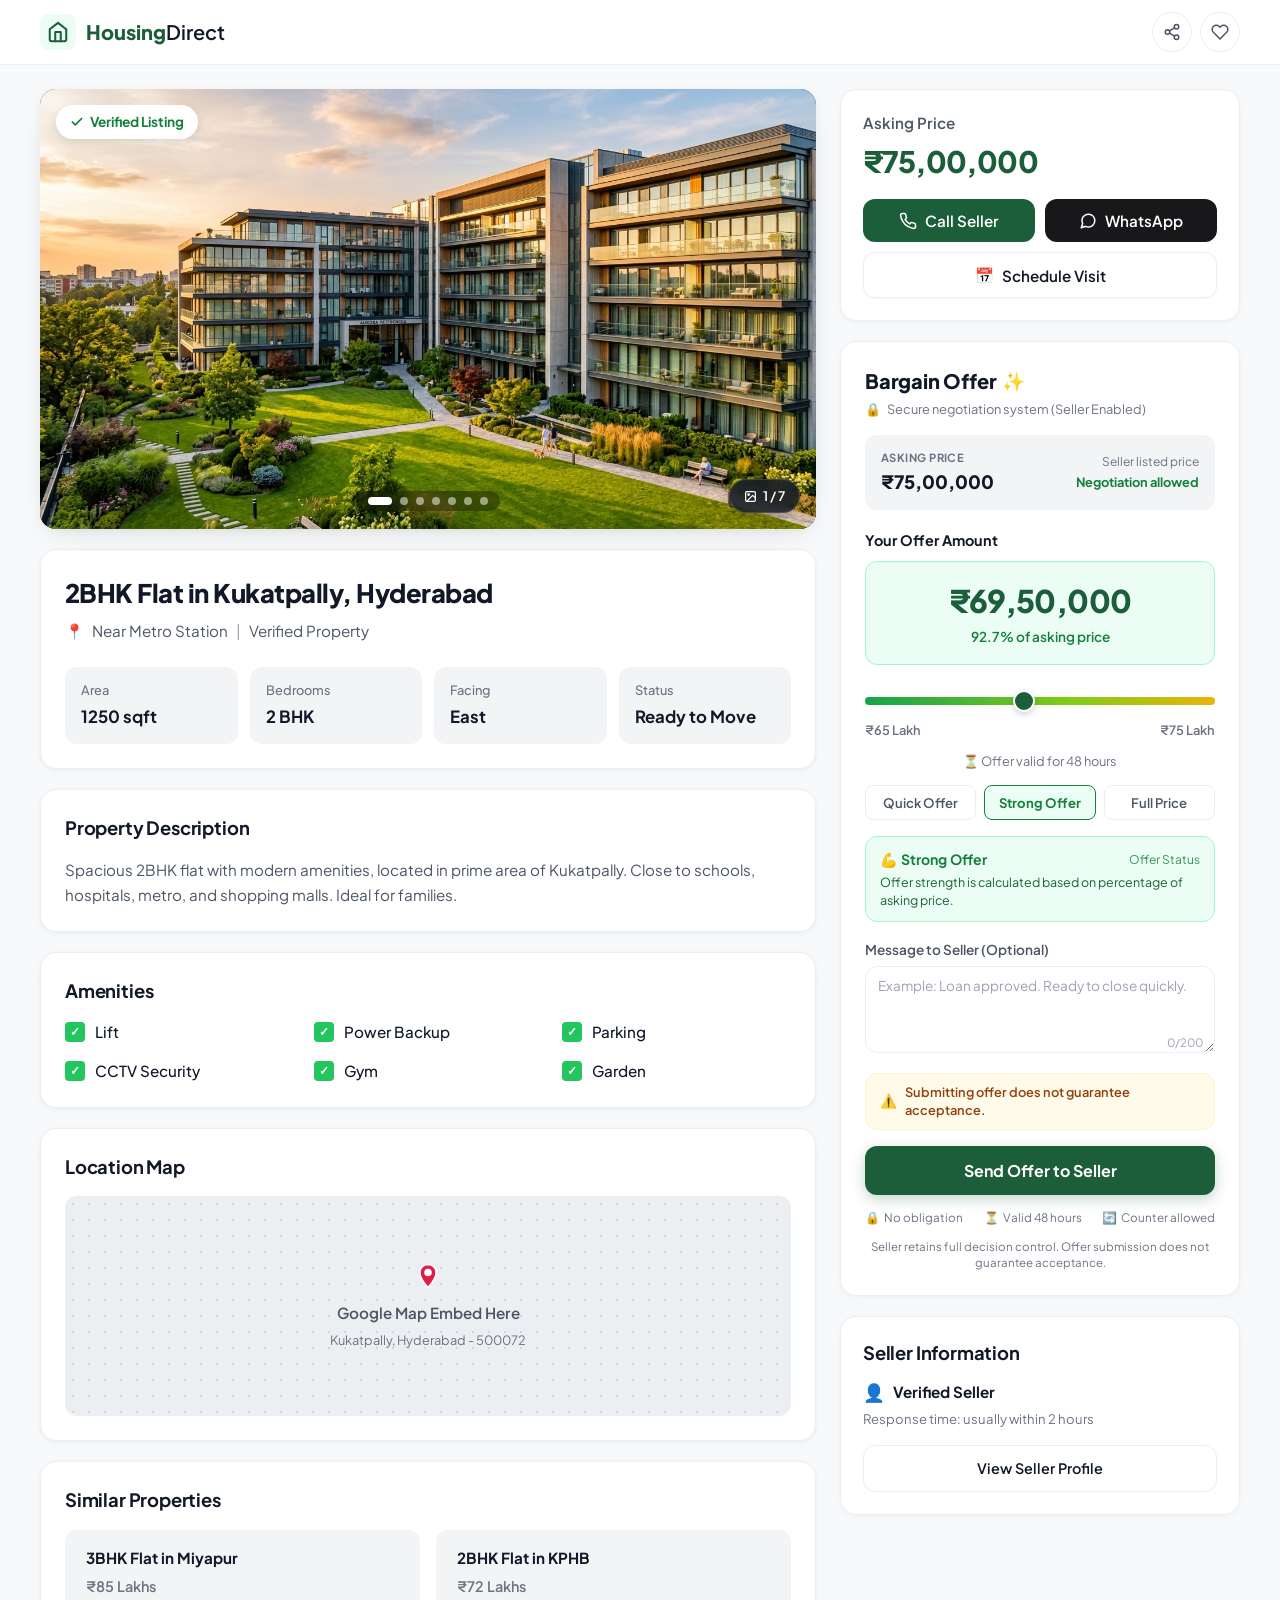
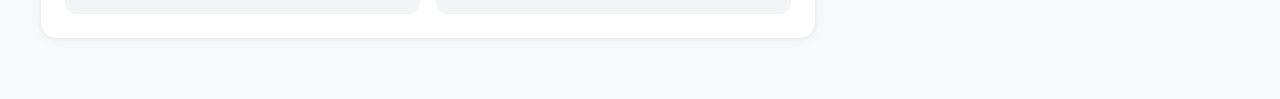
==== commit 6279b2c0: "Remove full screen preview modal and embed videos directly in hero slider" ====
--- a/cmn-housing/index.html
+++ b/cmn-housing/index.html
@@ -60,52 +60,32 @@
             <!-- Slides Track -->
             <div class="slider-track" id="sliderTrack">
               <!-- Slide 1: Image -->
-              <div class="slider-slide active" data-index="0" data-type="image">
+              <div class="slider-slide active" data-index="0" data-type="image" data-src="images/property.jpg" data-caption="Spacious Living Room & Hall">
                 <img src="images/property.jpg" alt="Living Room & Hall View - 2BHK Flat Kukatpally" class="property-image">
               </div>
               <!-- Slide 2: Image -->
-              <div class="slider-slide" data-index="1" data-type="image">
+              <div class="slider-slide" data-index="1" data-type="image" data-src="images/living_room.jpg" data-caption="Modern Lounge & Entertainment Unit">
                 <img src="images/living_room.jpg" alt="Entertainment Lounge - 2BHK Flat Kukatpally" class="property-image">
               </div>
               <!-- Slide 3: Image -->
-              <div class="slider-slide" data-index="2" data-type="image">
+              <div class="slider-slide" data-index="2" data-type="image" data-src="images/master_bedroom.jpg" data-caption="Master Bedroom Suite">
                 <img src="images/master_bedroom.jpg" alt="Master Bedroom - 2BHK Flat Kukatpally" class="property-image">
               </div>
               <!-- Slide 4: Image -->
-              <div class="slider-slide" data-index="3" data-type="image">
+              <div class="slider-slide" data-index="3" data-type="image" data-src="images/building_exterior.jpg" data-caption="Building Facade & Gated Entrance">
                 <img src="images/building_exterior.jpg" alt="Building Facade & Gated Entrance - Kukatpally" class="property-image">
               </div>
               <!-- Slide 5: Image -->
-              <div class="slider-slide" data-index="4" data-type="image">
+              <div class="slider-slide" data-index="4" data-type="image" data-src="images/balcony_view.jpg" data-caption="Private Balcony Sunset View">
                 <img src="images/balcony_view.jpg" alt="Balcony Sunset View - 2BHK Flat Kukatpally" class="property-image">
               </div>
               <!-- Slide 6: HTML5 Video Tour -->
-              <div class="slider-slide" data-index="5" data-type="html_video">
-                <div class="inline-video-preview">
-                  <img src="images/property.jpg" alt="HTML5 Video Tour" class="property-image video-poster">
-                  <div class="video-play-overlay">
-                    <div class="play-pulse-btn">
-                      <svg width="28" height="28" viewBox="0 0 24 24" fill="#ffffff">
-                        <polygon points="5 3 19 12 5 21 5 3"></polygon>
-                      </svg>
-                    </div>
-                    <!-- <span class="video-play-text">Play HTML5 Video Tour</span> -->
-                  </div>
-                </div>
+              <div class="slider-slide" data-index="5" data-type="html_video" data-src="14519720_3840_2160_25fps.mp4" data-caption="High-Definition Property Video Tour (MP4)">
+                <video id="heroHtmlVideo" src="14519720_3840_2160_25fps.mp4" class="property-image" style="background:#000;" controls playsinline loop muted></video>
               </div>
               <!-- Slide 7: YouTube Video Tour -->
-              <div class="slider-slide" data-index="6" data-type="youtube">
-                <div class="inline-video-preview">
-                  <img src="images/balcony_view.jpg" alt="YouTube Drone Tour" class="property-image video-poster">
-                  <div class="video-play-overlay">
-                    <div class="play-pulse-btn">
-                      <svg width="28" height="28" viewBox="0 0 24 24" fill="#ffffff">
-                        <polygon points="5 3 19 12 5 21 5 3"></polygon>
-                      </svg>
-                    </div>
-                    <!-- <span class="video-play-text">Watch YouTube Video Tour</span> -->
-                  </div>
-                </div>
+              <div class="slider-slide" data-index="6" data-type="youtube" data-src="https://www.youtube.com/embed/ScMzIvxBSi4?autoplay=1&enablejsapi=1" data-caption="Aerial & Society Tour (YouTube)">
+                <iframe id="heroYoutubeIframe" src="https://www.youtube.com/embed/ScMzIvxBSi4?enablejsapi=1&version=3&playsinline=1" class="property-image" style="border:none; background:#000;" title="Aerial & Society Tour" allow="accelerometer; autoplay; clipboard-write; encrypted-media; gyroscope; picture-in-picture; web-share" allowfullscreen></iframe>
               </div>
             </div>
 
@@ -117,14 +97,7 @@
               <span>Verified Listing</span>
             </div>
 
-            <!-- Top Right Action Badges (Open Preview Modal) -->
-            <div class="hero-badges-top-right">
-              <button class="slider-btn-action" id="btnFullscreen" title="Open Full Preview Gallery" aria-label="Open Fullscreen Gallery">
-                <svg width="16" height="16" viewBox="0 0 24 24" fill="none" stroke="currentColor" stroke-width="2" stroke-linecap="round" stroke-linejoin="round">
-                  <path d="M8 3H5a2 2 0 0 0-2 2v3m18 0V5a2 2 0 0 0-2-2h-3m0 18h3a2 2 0 0 0 2-2v-3M3 16v3a2 2 0 0 0 2 2h3"></path>
-                </svg>
-              </button>
-            </div>
+
 
             <!-- Slider Navigation Arrows -->
             <button class="slider-nav-btn prev" id="sliderPrevBtn" aria-label="Previous Slide">
@@ -161,62 +134,7 @@
           </div>
         </div>
 
-        <!-- Full CMN Housing Media Preview Modal (Exact match to screenshot) -->
-        <div class="cmn-gallery-modal" id="cmnGalleryModal" aria-hidden="true">
-          <div class="cmn-modal-backdrop" id="modalBackdrop"></div>
-          
-          <!-- Top Header Bar (Counter & Action Toolbar) -->
-          <div class="cmn-modal-header">
-            <div class="cmn-modal-counter" id="cmnModalCounter">1 / 7</div>
-            
-            <div class="cmn-modal-toolbar">
-              <!-- Zoom Button -->
-              <button class="cmn-tool-btn" id="modalBtnZoom" title="Zoom in / out" aria-label="Zoom">
-                <svg width="20" height="20" viewBox="0 0 24 24" fill="none" stroke="currentColor" stroke-width="2" stroke-linecap="round" stroke-linejoin="round">
-                  <circle cx="11" cy="11" r="8"></circle>
-                  <line x1="21" y1="21" x2="16.65" y2="16.65"></line>
-                  <line x1="11" y1="8" x2="11" y2="14"></line>
-                  <line x1="8" y1="11" x2="14" y2="11"></line>
-                </svg>
-              </button>
-
-
-              <!-- Fullscreen Window Button -->
-              <button class="cmn-tool-btn" id="modalBtnFullscreenWindow" title="Toggle Fullscreen Window" aria-label="Fullscreen">
-                <svg width="20" height="20" viewBox="0 0 24 24" fill="none" stroke="currentColor" stroke-width="2" stroke-linecap="round" stroke-linejoin="round">
-                  <path d="M8 3H5a2 2 0 0 0-2 2v3m18 0V5a2 2 0 0 0-2-2h-3m0 18h3a2 2 0 0 0 2-2v-3M3 16v3a2 2 0 0 0 2 2h3"></path>
-                </svg>
-              </button>
-
-              <!-- Close Button -->
-              <button class="cmn-tool-btn close-btn" id="cmnModalCloseBtn" title="Close Preview (Esc)" aria-label="Close">
-                <svg width="22" height="22" viewBox="0 0 24 24" fill="none" stroke="currentColor" stroke-width="2.2" stroke-linecap="round" stroke-linejoin="round">
-                  <line x1="18" y1="6" x2="6" y2="18"></line>
-                  <line x1="6" y1="6" x2="18" y2="18"></line>
-                </svg>
-              </button>
-            </div>
-          </div>
-
-          <!-- Left / Right Navigation Chevrons -->
-          <button class="cmn-modal-nav-arrow prev" id="cmnModalArrowPrev" aria-label="Previous Slide">
-            <svg width="28" height="28" viewBox="0 0 24 24" fill="none" stroke="currentColor" stroke-width="2.2" stroke-linecap="round" stroke-linejoin="round">
-              <polyline points="15 18 9 12 15 6"></polyline>
-            </svg>
-          </button>
-          <button class="cmn-modal-nav-arrow next" id="cmnModalArrowNext" aria-label="Next Slide">
-            <svg width="28" height="28" viewBox="0 0 24 24" fill="none" stroke="currentColor" stroke-width="2.2" stroke-linecap="round" stroke-linejoin="round">
-              <polyline points="9 18 15 12 9 6"></polyline>
-            </svg>
-          </button>
-
-          <!-- Main Stage Image Viewer -->
-          <div class="cmn-modal-stage" id="cmnModalStage">
-            <div class="cmn-stage-img-wrapper" id="cmnStageImgWrapper">
-              <img src="images/property.jpg" alt="Preview Image" class="cmn-stage-img" id="cmnStageImg">
-            </div>
-          </div>
-        </div>
+
 
         <!-- Property Title & Key Specs Card -->
         <article class="card property-header-card">
@@ -352,7 +270,7 @@
         </div>
 
         <!-- Bargain Offer Interactive Card -->
-        <div class="card bargain-card">
+        <div class="card bargain-card" data-asking-price="7500000">
           <div class="bargain-header">
             <div class="bargain-title-row">
               <h2 class="bargain-title">Bargain Offer</h2>
@@ -485,7 +403,7 @@
           <div class="seller-response-time">
             Response time: usually within 2 hours
           </div>
-          <a href="people.html" class="btn btn-view-profile" id="btnViewProfile">
+          <a href="people/index.html" class="btn btn-view-profile" id="btnViewProfile">
             <span>View Seller Profile</span>
           </a>
         </div>
--- a/cmn-housing/styles.css
+++ b/cmn-housing/styles.css
@@ -208,28 +208,24 @@
 
 /* Slider Track & Slides */
 .slider-track {
-  position: relative;
+  display: flex;
   width: 100%;
   height: 100%;
+  transition: transform 0.75s cubic-bezier(0.25, 1, 0.35, 1);
+  will-change: transform;
 }
 
 .slider-slide {
-  position: absolute;
-  top: 0;
-  left: 0;
+  flex: 0 0 100%;
   width: 100%;
   height: 100%;
-  opacity: 0;
-  visibility: hidden;
-  transform: scale(1.04);
-  transition: opacity 0.5s cubic-bezier(0.4, 0, 0.2, 1), transform 0.6s cubic-bezier(0.4, 0, 0.2, 1), visibility 0.5s;
+  min-width: 100%;
+  position: relative;
   cursor: zoom-in;
+  overflow: hidden;
 }
 
 .slider-slide.active {
-  opacity: 1;
-  visibility: visible;
-  transform: scale(1);
   z-index: 2;
 }
 
@@ -339,6 +335,12 @@
 
 .slider-nav-btn:active {
   transform: translateY(-50%) scale(0.95);
+}
+
+.slider-nav-btn svg,
+.cmn-modal-nav-arrow svg,
+.cmn-tool-btn svg {
+  pointer-events: none;
 }
 
 /* Photo Counter Badge */
@@ -402,262 +404,6 @@
 
 /* Thumbnail Navigation Strip */
 /* ==========================================================================
-   Full CMN Housing Image Preview Modal (Exact to Screenshot)
-   ========================================================================== */
-.cmn-gallery-modal {
-  position: fixed;
-  top: 0;
-  left: 0;
-  width: 100vw;
-  height: 100vh;
-  z-index: 99999;
-  display: flex;
-  flex-direction: column;
-  opacity: 0;
-  visibility: hidden;
-  transition: opacity 0.25s ease, visibility 0.25s ease;
-  user-select: none;
-}
-
-.cmn-gallery-modal.open {
-  opacity: 1;
-  visibility: visible;
-}
-
-.cmn-modal-backdrop {
-  position: absolute;
-  inset: 0;
-  background-color: #1e1e1e;
-  opacity: 0.98;
-  backdrop-filter: blur(10px);
-}
-
-/* Header Bar */
-.cmn-modal-header {
-  position: relative;
-  z-index: 10;
-  display: flex;
-  align-items: center;
-  justify-content: space-between;
-  padding: 16px 28px;
-  width: 100%;
-}
-
-.cmn-modal-counter {
-  color: #e5e7eb;
-  font-size: 1.15rem;
-  font-weight: 500;
-  letter-spacing: 0.5px;
-}
-
-.cmn-modal-toolbar {
-  display: flex;
-  align-items: center;
-  gap: 16px;
-}
-
-.cmn-tool-btn {
-  background: transparent;
-  border: none;
-  color: #9ca3af;
-  cursor: pointer;
-  display: flex;
-  align-items: center;
-  justify-content: center;
-  padding: 6px;
-  border-radius: 4px;
-  transition: color 0.2s ease, transform 0.2s ease;
-}
-
-.cmn-tool-btn:hover {
-  color: #ffffff;
-  transform: scale(1.1);
-}
-
-.cmn-tool-btn.active {
-  color: #ffffff;
-}
-
-.cmn-tool-btn.close-btn:hover {
-  color: #ef4444;
-}
-
-/* Navigation Chevrons */
-.cmn-modal-nav-arrow {
-  position: absolute;
-  top: 50%;
-  transform: translateY(-50%);
-  background: transparent;
-  border: none;
-  color: #9ca3af;
-  cursor: pointer;
-  padding: 16px;
-  z-index: 15;
-  transition: color 0.2s ease, transform 0.2s ease;
-  display: flex;
-  align-items: center;
-  justify-content: center;
-}
-
-.cmn-modal-nav-arrow.prev {
-  left: 16px;
-}
-
-.cmn-modal-nav-arrow.next {
-  right: 16px;
-}
-
-.cmn-modal-nav-arrow:hover {
-  color: #ffffff;
-  transform: translateY(-50%) scale(1.25);
-}
-
-/* Main Viewing Stage */
-.cmn-modal-stage {
-  position: relative;
-  flex: 1;
-  display: flex;
-  align-items: center;
-  justify-content: center;
-  z-index: 5;
-  overflow: hidden;
-  padding: 20px 80px 30px 80px;
-}
-
-.cmn-stage-img-wrapper {
-  position: relative;
-  max-width: 100%;
-  max-height: 100%;
-  display: flex;
-  align-items: center;
-  justify-content: center;
-}
-
-/* Inline Video Preview & Play Overlay */
-.inline-video-preview {
-  position: relative;
-  width: 100%;
-  height: 100%;
-  background: #000;
-}
-
-.video-poster {
-  width: 100%;
-  height: 100%;
-  object-fit: cover;
-  opacity: 0.82;
-}
-
-.video-play-overlay {
-  position: absolute;
-  inset: 0;
-  background: radial-gradient(circle, rgba(0,0,0,0.3) 0%, rgba(0,0,0,0.7) 100%);
-  display: flex;
-  flex-direction: column;
-  align-items: center;
-  justify-content: center;
-  gap: 12px;
-  color: #ffffff;
-  cursor: pointer;
-}
-
-.play-pulse-btn {
-  width: 64px;
-  height: 64px;
-  border-radius: 50%;
-  background: #d95a17;
-  display: flex;
-  align-items: center;
-  justify-content: center;
-  box-shadow: 0 0 0 0 rgba(214, 76, 3, 0.7);
-  animation: play-pulse 2s infinite;
-  transition: transform 0.2s ease, background-color 0.2s ease;
-}
-
-.play-pulse-btn svg {
-  margin-left: 3px;
-}
-
-.inline-video-preview:hover .play-pulse-btn {
-  transform: scale(1.12);
-}
-
-.video-play-text {
-  font-size: 0.95rem;
-  font-weight: 700;
-  letter-spacing: 0.02em;
-  text-shadow: 0 2px 6px rgba(0,0,0,0.8);
-  background: rgba(0,0,0,0.55);
-  padding: 5px 16px;
-  border-radius: 20px;
-  backdrop-filter: blur(6px);
-}
-
-@keyframes play-pulse {
-  0% {
-    box-shadow: 0 0 0 0 rgba(217, 90, 23, 0.7);
-  }
-  70% {
-    box-shadow: 0 0 0 18px rgba(217, 90, 23, 0);
-  }
-  100% {
-    box-shadow: 0 0 0 0 rgba(217, 90, 23, 0);
-  }
-}
-
-.cmn-stage-img {
-  max-width: 86vw;
-  max-height: 82vh;
-  object-fit: contain;
-  box-shadow: 0 10px 40px rgba(0, 0, 0, 0.6);
-  transition: transform 0.3s cubic-bezier(0.4, 0, 0.2, 1);
-  cursor: zoom-in;
-  border-radius: 2px;
-}
-
-.cmn-stage-img.zoomed {
-  transform: scale(1.55);
-  cursor: zoom-out;
-}
-
-.cmn-stage-video {
-  max-width: 86vw;
-  max-height: 80vh;
-  border-radius: 8px;
-  box-shadow: 0 12px 48px rgba(0, 0, 0, 0.7);
-  outline: none;
-  background: #000;
-}
-
-.cmn-stage-youtube-wrapper {
-  position: relative;
-  width: 960px;
-  max-width: 86vw;
-  aspect-ratio: 16 / 9;
-  border-radius: 8px;
-  overflow: hidden;
-  box-shadow: 0 12px 48px rgba(0, 0, 0, 0.75);
-  background: #000;
-}
-
-.cmn-stage-youtube-wrapper iframe {
-  width: 100%;
-  height: 100%;
-  border: none;
-}
-
-@media (max-width: 768px) {
-  .cmn-modal-stage {
-    padding: 10px 16px;
-  }
-  .cmn-modal-nav-arrow.prev {
-    left: 4px;
-  }
-  .cmn-modal-nav-arrow.next {
-    right: 4px;
-  }
-}
-
 /* Property Header Card & Specs */
 .property-title {
   font-size: 1.6rem;
